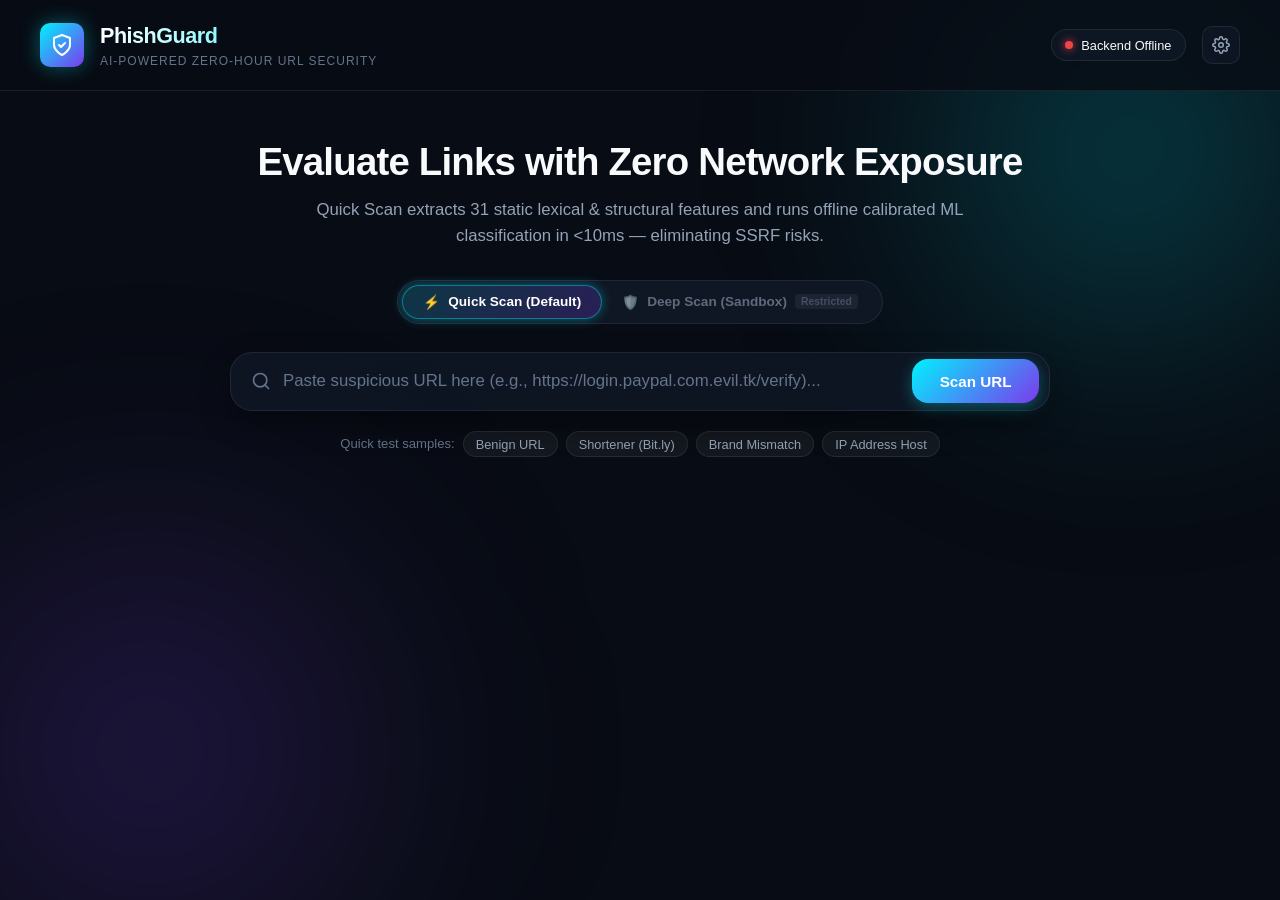
==== frontend/index.html @ e3bb85f9 "feat(web): implement frontend application and end-to-end integration test suite (Tickets 3.3, 3.4)" ====
<!DOCTYPE html>
<html lang="en">
<head>
  <meta charset="UTF-8">
  <meta name="viewport" content="width=device-width, initial-scale=1.0">
  <meta http-equiv="Content-Security-Policy" content="default-src 'self'; script-src 'self'; style-src 'self' 'unsafe-inline'; font-src 'self' data: https:; connect-src 'self' http://127.0.0.1:8000 http://localhost:8000; img-src 'self' data:">
  <title>PhishGuard — Intelligent Real-Time Phishing Threat Detection</title>
  <link rel="stylesheet" href="style.css">
</head>
<body>
  <div class="background-glow glow-1"></div>
  <div class="background-glow glow-2"></div>

  <header class="header">
    <div class="brand">
      <div class="logo-shield">
        <svg viewBox="0 0 24 24" fill="none" stroke="currentColor" stroke-width="2" stroke-linecap="round" stroke-linejoin="round">
          <path d="M12 22s8-4 8-10V5l-8-3-8 3v7c0 6 8 10 8 10z"/>
          <path d="M9 12l2 2 4-4"/>
        </svg>
      </div>
      <div>
        <h1 class="logo-title">PhishGuard</h1>
        <p class="logo-tagline">AI-Powered Zero-Hour URL Security</p>
      </div>
    </div>

    <div class="header-actions">
      <div id="backend-status-badge" class="status-pill status-checking">
        <span class="status-dot"></span>
        <span id="backend-status-text">Checking backend...</span>
      </div>

      <button id="settings-btn" class="icon-button" title="API Settings">
        <svg viewBox="0 0 24 24" fill="none" stroke="currentColor" stroke-width="2" stroke-linecap="round" stroke-linejoin="round">
          <circle cx="12" cy="12" r="3"/>
          <path d="M19.4 15a1.65 1.65 0 0 0 .33 1.82l.06.06a2 2 0 0 1 0 2.83 2 2 0 0 1-2.83 0l-.06-.06a1.65 1.65 0 0 0-1.82-.33 1.65 1.65 0 0 0-1 1.51V21a2 2 0 0 1-2 2 2 2 0 0 1-2-2v-.09A1.65 1.65 0 0 0 9 19.4a1.65 1.65 0 0 0-1.82.33l-.06.06a2 2 0 0 1-2.83 0 2 2 0 0 1 0-2.83l.06-.06a1.65 1.65 0 0 0 .33-1.82 1.65 1.65 0 0 0-1.51-1H3a2 2 0 0 1-2-2 2 2 0 0 1 2-2h.09A1.65 1.65 0 0 0 4.6 9a1.65 1.65 0 0 0-.33-1.82l-.06-.06a2 2 0 0 1 0-2.83 2 2 0 0 1 2.83 0l.06.06a1.65 1.65 0 0 0 1.82.33H9a1.65 1.65 0 0 0 1-1.51V3a2 2 0 0 1 2-2 2 2 0 0 1 2 2v.09a1.65 1.65 0 0 0 1 1.51 1.65 1.65 0 0 0 1.82-.33l.06-.06a2 2 0 0 1 2.83 0 2 2 0 0 1 0 2.83l-.06.06a1.65 1.65 0 0 0-.33 1.82V9a1.65 1.65 0 0 0 1.51 1H21a2 2 0 0 1 2 2 2 2 0 0 1-2 2h-.09a1.65 1.65 0 0 0-1.51 1z"/>
        </svg>
      </button>
    </div>
  </header>

  <main class="main-container">
    <section class="hero-section">
      <h2 class="hero-title">Evaluate Links with Zero Network Exposure</h2>
      <p class="hero-subtitle">
        Quick Scan extracts 31 static lexical & structural features and runs offline calibrated ML classification in &lt;10ms — eliminating SSRF risks.
      </p>

      <div class="scan-mode-selector">
        <button id="mode-quick-btn" class="mode-tab active" type="button">
          <span class="mode-icon">⚡</span>
          <span>Quick Scan (Default)</span>
        </button>
        <button id="mode-deep-btn" class="mode-tab disabled" type="button" title="Deep Scan requires an isolated browser container sandbox">
          <span class="mode-icon">🛡️</span>
          <span>Deep Scan (Sandbox)</span>
          <span class="badge-disabled">Restricted</span>
        </button>
      </div>

      <form id="scan-form" class="search-form">
        <div class="search-bar">
          <div class="search-icon">
            <svg viewBox="0 0 24 24" fill="none" stroke="currentColor" stroke-width="2" stroke-linecap="round" stroke-linejoin="round">
              <circle cx="11" cy="11" r="8"/>
              <line x1="21" y1="21" x2="16.65" y2="16.65"/>
            </svg>
          </div>
          <input
            id="url-input"
            type="text"
            placeholder="Paste suspicious URL here (e.g., https://login.paypal.com.evil.tk/verify)..."
            autocomplete="off"
            spellcheck="false"
            required
          />
          <button id="clear-btn" type="button" class="btn-clear hidden" title="Clear input">&times;</button>
          <button id="scan-submit-btn" type="submit" class="btn-scan">
            <span class="btn-text">Scan URL</span>
            <span class="btn-loader hidden"></span>
          </button>
        </div>
      </form>

      <div class="sample-links">
        <span class="sample-label">Quick test samples:</span>
        <button class="sample-pill sample-benign" data-url="https://example.com/about">Benign URL</button>
        <button class="sample-pill sample-suspicious" data-url="https://bit.ly/3xF2k">Shortener (Bit.ly)</button>
        <button class="sample-pill sample-phishing" data-url="https://login.paypal.com.evil.tk/verify?id=992">Brand Mismatch</button>
        <button class="sample-pill sample-ip" data-url="http://192.168.1.1/admin/login">IP Address Host</button>
      </div>
    </section>

    <!-- Error Banner -->
    <div id="error-banner" class="error-banner hidden">
      <span class="error-icon">⚠️</span>
      <span id="error-message"></span>
    </div>

    <!-- Scan Results Container -->
    <section id="results-section" class="results-container hidden">
      <!-- Top Verdict Card -->
      <div id="verdict-card" class="verdict-card verdict-no-threat">
        <div class="verdict-header">
          <div class="verdict-left">
            <span id="verdict-badge" class="verdict-badge">NO_KNOWN_THREAT</span>
            <h3 id="verdict-title" class="verdict-title">No Known Threat Detected</h3>
            <p id="action-recommendation" class="action-recommendation">Action: ALLOW navigation</p>
          </div>
          <div class="verdict-meta">
            <span id="cached-indicator" class="meta-pill hidden">⚡ Cached</span>
            <span id="scan-time-pill" class="meta-pill">Latency: -- ms</span>
            <span id="scan-id-pill" class="meta-pill meta-id">ID: --</span>
          </div>
        </div>

        <div class="scanned-url-display">
          <span class="scanned-label">Target URL:</span>
          <code id="display-target-url" class="scanned-url-text"></code>
        </div>
      </div>

      <!-- Metrics Row -->
      <div class="metrics-grid">
        <!-- Risk Score Gauge -->
        <div class="metric-card">
          <div class="metric-card-header">
            <h4>Application Risk Score</h4>
            <span class="info-tooltip" title="Composite deterministic policy score (0-100)">ⓘ</span>
          </div>
          <div class="score-gauge-container">
            <div class="radial-gauge">
              <svg viewBox="0 0 120 120" class="gauge-svg">
                <circle class="gauge-bg" cx="60" cy="60" r="50"></circle>
                <circle id="gauge-progress" class="gauge-bar" cx="60" cy="60" r="50"></circle>
              </svg>
              <div class="gauge-content">
                <span id="risk-score-value" class="gauge-score">0</span>
                <span class="gauge-label">/ 100</span>
              </div>
            </div>
            <p id="risk-level-caption" class="metric-caption">Minimal threat indicators detected.</p>
          </div>
        </div>

        <!-- Calibrated ML Probability -->
        <div class="metric-card">
          <div class="metric-card-header">
            <h4>Calibrated ML Probability</h4>
            <span class="info-tooltip" title="Platt-scaled sigmoid probability from offline Random Forest model">ⓘ</span>
          </div>
          <div class="ml-prob-container">
            <div class="ml-prob-value">
              <span id="ml-prob-percent">0.0%</span>
            </div>
            <div class="progress-bar-track">
              <div id="ml-progress-fill" class="progress-bar-fill" style="width: 0%"></div>
            </div>
            <div class="ml-details-list">
              <div class="ml-detail-item">
                <span class="detail-label">Model Version:</span>
                <span id="ml-model-name" class="detail-val">Random Forest (v1.0.0)</span>
              </div>
              <div class="ml-detail-item">
                <span class="detail-label">Model Decision:</span>
                <span id="ml-decision-text" class="detail-val">Candidate Benign</span>
              </div>
              <div class="ml-detail-item">
                <span class="detail-label">Inference Latency:</span>
                <span id="ml-latency-val" class="detail-val">&lt; 1 ms</span>
              </div>
            </div>
          </div>
        </div>
      </div>

      <!-- Policy Reasons -->
      <div class="evidence-card reasons-card">
        <h4 class="card-section-title">
          <span class="section-icon">📋</span> Policy Evaluation Rationale
        </h4>
        <ul id="reasons-list" class="reasons-list">
          <li class="reason-item empty-reasons">No deterministic red flags triggered.</li>
        </ul>
      </div>

      <!-- Five Security Evidence Pillars -->
      <h3 class="pillars-title">Security Evidence Pillars</h3>
      <div class="pillars-grid">
        <!-- 1. Static Lexical -->
        <div class="pillar-card">
          <div class="pillar-header">
            <div class="pillar-title-wrap">
              <span class="pillar-icon">🔤</span>
              <div>
                <h5>Static Lexical Features</h5>
                <span class="pillar-status status-completed">Completed</span>
              </div>
            </div>
          </div>
          <div id="lexical-features-list" class="pillar-body">
            <!-- Populated via JS -->
          </div>
        </div>

        <!-- 2. Structural & Brand -->
        <div class="pillar-card">
          <div class="pillar-header">
            <div class="pillar-title-wrap">
              <span class="pillar-icon">🏛️</span>
              <div>
                <h5>Structural & Brand Analysis</h5>
                <span class="pillar-status status-completed">Completed</span>
              </div>
            </div>
          </div>
          <div id="structural-features-list" class="pillar-body">
            <!-- Populated via JS -->
          </div>
        </div>

        <!-- 3. Machine Learning -->
        <div class="pillar-card">
          <div class="pillar-header">
            <div class="pillar-title-wrap">
              <span class="pillar-icon">🧠</span>
              <div>
                <h5>Calibrated ML Classifier</h5>
                <span id="pillar-ml-status" class="pillar-status status-completed">Completed</span>
              </div>
            </div>
          </div>
          <div class="pillar-body">
            <div class="feature-row">
              <span class="feat-name">Model Ensemble</span>
              <span class="feat-val">RandomForest + Platt Scaling</span>
            </div>
            <div class="feature-row">
              <span class="feat-name">Feature Dimensions</span>
              <span class="feat-val">31 Numeric Features</span>
            </div>
            <div class="feature-row">
              <span class="feat-name">Training Grounding</span>
              <span class="feat-val">PhishTank + Tranco (Domain Disjoint)</span>
            </div>
          </div>
        </div>

        <!-- 4. Reputation Feeds -->
        <div class="pillar-card">
          <div class="pillar-header">
            <div class="pillar-title-wrap">
              <span class="pillar-icon">🌐</span>
              <div>
                <h5>Reputation Blocklists</h5>
                <span class="pillar-status status-not-checked">Not Checked (Quick Scan)</span>
              </div>
            </div>
          </div>
          <div class="pillar-body">
            <p class="pillar-note">
              External threat reputation lookup is disabled in Quick Scan to maintain local speed and privacy.
            </p>
          </div>
        </div>

        <!-- 5. Sandbox Inspection -->
        <div class="pillar-card">
          <div class="pillar-header">
            <div class="pillar-title-wrap">
              <span class="pillar-icon">📦</span>
              <div>
                <h5>Isolated Browser Sandbox</h5>
                <span class="pillar-status status-not-run">Not Run (Deep Scan Only)</span>
              </div>
            </div>
          </div>
          <div class="pillar-body">
            <p class="pillar-note">
              Playwright headless execution and TLS handshake inspection only trigger upon explicit Deep Scan authorization with egress controls.
            </p>
          </div>
        </div>
      </div>

      <!-- Raw JSON Inspector -->
      <div class="raw-inspector-card">
        <button id="toggle-json-btn" class="btn-toggle-json" type="button">
          <span>Inspect Raw API Response (JSON)</span>
          <span id="json-arrow">▼</span>
        </button>
        <pre id="raw-json-code" class="raw-json-block hidden"></pre>
      </div>
    </section>
  </main>

  <!-- Settings Modal -->
  <div id="settings-modal" class="modal-overlay hidden">
    <div class="modal-card">
      <div class="modal-header">
        <h3>Backend Configuration & Security</h3>
        <button id="modal-close-btn" class="modal-close">&times;</button>
      </div>
      <div class="modal-body">
        <div class="form-group">
          <label for="backend-url-input">PhishGuard Backend URL</label>
          <input id="backend-url-input" type="text" value="http://127.0.0.1:8000" />
          <small class="form-hint">FastAPI local server address</small>
        </div>
        <div class="form-group">
          <label for="api-key-input">Local Client API Key</label>
          <input id="api-key-input" type="password" value="pg_dev_8f2a1b9c4e7d0f3a6b5c2e1d8f4a7b0c" />
          <small class="form-hint">Must match PHISHGUARD_API_KEY environment variable</small>
        </div>
        <div class="model-meta-box">
          <h4>Model Metadata</h4>
          <pre id="modal-meta-content">Loading metadata...</pre>
        </div>
      </div>
      <div class="modal-footer">
        <button id="save-settings-btn" class="btn-primary">Save Settings</button>
      </div>
    </div>
  </div>

  <script src="app.js"></script>
</body>
</html>
---- frontend/style.css ----
/* ==========================================================================
   PhishGuard Design System & Modern Cyber Aesthetics
   ========================================================================== */

:root {
  --bg-primary: #080c14;
  --bg-secondary: #0f1624;
  --bg-card: rgba(17, 24, 39, 0.75);
  --bg-card-hover: rgba(24, 34, 53, 0.85);
  --border-color: rgba(255, 255, 255, 0.08);
  --border-focus: #00f2fe;

  --text-primary: #f8fafc;
  --text-secondary: #94a3b8;
  --text-muted: #64748b;

  --cyan-accent: #00f2fe;
  --cyan-glow: rgba(0, 242, 254, 0.35);
  --purple-accent: #7c3aed;
  --purple-glow: rgba(124, 58, 237, 0.3);

  --color-safe: #10b981;
  --color-safe-bg: rgba(16, 185, 129, 0.12);
  --color-safe-border: rgba(16, 185, 129, 0.35);

  --color-low: #06b6d4;
  --color-low-bg: rgba(6, 182, 212, 0.12);
  --color-low-border: rgba(6, 182, 212, 0.35);

  --color-warn: #f59e0b;
  --color-warn-bg: rgba(245, 158, 11, 0.12);
  --color-warn-border: rgba(245, 158, 11, 0.35);

  --color-danger: #ef4444;
  --color-danger-bg: rgba(239, 68, 68, 0.15);
  --color-danger-border: rgba(239, 68, 68, 0.45);

  --font-sans: 'Inter', -apple-system, BlinkMacSystemFont, 'Segoe UI', Roboto, Helvetica, Arial, sans-serif;
  --font-mono: 'JetBrains Mono', 'Fira Code', 'Consolas', monospace;

  --radius-sm: 6px;
  --radius-md: 10px;
  --radius-lg: 16px;
  --radius-xl: 22px;

  --transition-fast: 0.15s ease;
  --transition-smooth: 0.25s cubic-bezier(0.16, 1, 0.3, 1);
}

* {
  box-sizing: border-box;
  margin: 0;
  padding: 0;
}

body {
  font-family: var(--font-sans);
  background-color: var(--bg-primary);
  color: var(--text-primary);
  min-height: 100vh;
  position: relative;
  overflow-x: hidden;
  line-height: 1.5;
  -webkit-font-smoothing: antialiased;
}

/* Background Ambient Glows */
.background-glow {
  position: fixed;
  border-radius: 50%;
  pointer-events: none;
  filter: blur(120px);
  z-index: 0;
}
.glow-1 {
  width: 500px;
  height: 500px;
  top: -100px;
  right: -100px;
  background: radial-gradient(circle, var(--cyan-glow) 0%, transparent 70%);
}
.glow-2 {
  width: 600px;
  height: 600px;
  bottom: -150px;
  left: -150px;
  background: radial-gradient(circle, var(--purple-glow) 0%, transparent 70%);
}

/* Header */
.header {
  position: relative;
  z-index: 10;
  display: flex;
  justify-content: space-between;
  align-items: center;
  padding: 1.25rem 2.5rem;
  border-bottom: 1px solid var(--border-color);
  background: rgba(8, 12, 20, 0.8);
  backdrop-filter: blur(12px);
}

.brand {
  display: flex;
  align-items: center;
  gap: 1rem;
}

.logo-shield {
  width: 44px;
  height: 44px;
  background: linear-gradient(135deg, var(--cyan-accent), var(--purple-accent));
  border-radius: var(--radius-md);
  display: flex;
  align-items: center;
  justify-content: center;
  color: #fff;
  box-shadow: 0 0 20px var(--cyan-glow);
}
.logo-shield svg {
  width: 24px;
  height: 24px;
}

.logo-title {
  font-size: 1.35rem;
  font-weight: 700;
  letter-spacing: -0.5px;
  background: linear-gradient(90deg, #fff, var(--cyan-accent));
  -webkit-background-clip: text;
  -webkit-text-fill-color: transparent;
}

.logo-tagline {
  font-size: 0.75rem;
  color: var(--text-muted);
  text-transform: uppercase;
  letter-spacing: 1px;
}

.header-actions {
  display: flex;
  align-items: center;
  gap: 1rem;
}

/* Status Pill */
.status-pill {
  display: inline-flex;
  align-items: center;
  gap: 0.5rem;
  padding: 0.35rem 0.85rem;
  border-radius: 9999px;
  font-size: 0.8rem;
  font-weight: 500;
  background: var(--bg-card);
  border: 1px solid var(--border-color);
}
.status-dot {
  width: 8px;
  height: 8px;
  border-radius: 50%;
}
.status-online .status-dot {
  background-color: var(--color-safe);
  box-shadow: 0 0 8px var(--color-safe);
}
.status-checking .status-dot {
  background-color: var(--color-warn);
  box-shadow: 0 0 8px var(--color-warn);
}
.status-offline .status-dot {
  background-color: var(--color-danger);
  box-shadow: 0 0 8px var(--color-danger);
}

.icon-button {
  background: var(--bg-card);
  border: 1px solid var(--border-color);
  color: var(--text-secondary);
  width: 38px;
  height: 38px;
  border-radius: var(--radius-md);
  cursor: pointer;
  display: flex;
  align-items: center;
  justify-content: center;
  transition: var(--transition-fast);
}
.icon-button:hover {
  color: #fff;
  border-color: var(--cyan-accent);
  background: var(--bg-card-hover);
}
.icon-button svg {
  width: 18px;
  height: 18px;
}

/* Main Layout */
.main-container {
  position: relative;
  z-index: 5;
  max-width: 1100px;
  margin: 0 auto;
  padding: 3rem 1.5rem 5rem;
}

/* Hero Section */
.hero-section {
  text-align: center;
  margin-bottom: 2.5rem;
}

.hero-title {
  font-size: 2.4rem;
  font-weight: 800;
  letter-spacing: -0.8px;
  margin-bottom: 0.75rem;
  line-height: 1.2;
}

.hero-subtitle {
  color: var(--text-secondary);
  font-size: 1.05rem;
  max-width: 650px;
  margin: 0 auto 2rem;
}

/* Mode Switcher */
.scan-mode-selector {
  display: inline-flex;
  padding: 4px;
  background: var(--bg-secondary);
  border: 1px solid var(--border-color);
  border-radius: 9999px;
  margin-bottom: 1.75rem;
}

.mode-tab {
  display: flex;
  align-items: center;
  gap: 0.5rem;
  padding: 0.5rem 1.25rem;
  border-radius: 9999px;
  border: none;
  background: transparent;
  color: var(--text-secondary);
  font-size: 0.85rem;
  font-weight: 600;
  cursor: pointer;
  transition: var(--transition-fast);
}
.mode-tab.active {
  background: linear-gradient(135deg, rgba(0, 242, 254, 0.15), rgba(124, 58, 237, 0.25));
  color: #fff;
  border: 1px solid rgba(0, 242, 254, 0.4);
  box-shadow: 0 0 12px var(--cyan-glow);
}
.mode-tab.disabled {
  opacity: 0.6;
  cursor: not-allowed;
}

.badge-disabled {
  font-size: 0.65rem;
  background: rgba(255, 255, 255, 0.1);
  padding: 2px 6px;
  border-radius: 4px;
  color: var(--text-muted);
}

/* Search Bar */
.search-form {
  max-width: 820px;
  margin: 0 auto 1.25rem;
}

.search-bar {
  display: flex;
  align-items: center;
  background: var(--bg-card);
  backdrop-filter: blur(16px);
  border: 1.5px solid var(--border-color);
  border-radius: var(--radius-xl);
  padding: 0.4rem 0.6rem 0.4rem 1.25rem;
  box-shadow: 0 12px 30px rgba(0, 0, 0, 0.4);
  transition: var(--transition-smooth);
}
.search-bar:focus-within {
  border-color: var(--cyan-accent);
  box-shadow: 0 0 25px var(--cyan-glow), 0 12px 30px rgba(0, 0, 0, 0.4);
}

.search-icon {
  color: var(--text-muted);
  display: flex;
  align-items: center;
  margin-right: 0.75rem;
}
.search-icon svg {
  width: 20px;
  height: 20px;
}

.search-bar input {
  flex: 1;
  background: transparent;
  border: none;
  outline: none;
  color: #fff;
  font-size: 1.05rem;
  font-family: var(--font-sans);
}
.search-bar input::placeholder {
  color: var(--text-muted);
}

.btn-clear {
  background: transparent;
  border: none;
  color: var(--text-muted);
  font-size: 1.4rem;
  cursor: pointer;
  padding: 0 0.5rem;
  line-height: 1;
}
.btn-clear:hover {
  color: #fff;
}

.btn-scan {
  background: linear-gradient(135deg, var(--cyan-accent), var(--purple-accent));
  color: #fff;
  border: none;
  padding: 0.85rem 1.75rem;
  border-radius: var(--radius-lg);
  font-size: 0.95rem;
  font-weight: 600;
  cursor: pointer;
  box-shadow: 0 4px 15px rgba(0, 242, 254, 0.3);
  transition: var(--transition-smooth);
  display: flex;
  align-items: center;
  gap: 0.5rem;
}
.btn-scan:hover {
  opacity: 0.95;
  transform: translateY(-1px);
  box-shadow: 0 6px 20px rgba(0, 242, 254, 0.5);
}
.btn-scan:active {
  transform: translateY(0);
}

/* Spinner */
.btn-loader {
  width: 16px;
  height: 16px;
  border: 2px solid rgba(255, 255, 255, 0.3);
  border-top-color: #fff;
  border-radius: 50%;
  animation: spin 0.8s linear infinite;
}
@keyframes spin {
  to { transform: rotate(360deg); }
}

/* Sample Links */
.sample-links {
  display: flex;
  flex-wrap: wrap;
  align-items: center;
  justify-content: center;
  gap: 0.5rem;
  font-size: 0.82rem;
}
.sample-label {
  color: var(--text-muted);
}
.sample-pill {
  background: rgba(255, 255, 255, 0.05);
  border: 1px solid var(--border-color);
  color: var(--text-secondary);
  padding: 0.3rem 0.75rem;
  border-radius: 9999px;
  cursor: pointer;
  transition: var(--transition-fast);
  font-size: 0.8rem;
}
.sample-pill:hover {
  background: rgba(255, 255, 255, 0.1);
  color: #fff;
  border-color: var(--cyan-accent);
}

/* Error Banner */
.error-banner {
  background: var(--color-danger-bg);
  border: 1px solid var(--color-danger-border);
  color: #fca5a5;
  padding: 1rem 1.5rem;
  border-radius: var(--radius-md);
  margin-bottom: 2rem;
  display: flex;
  align-items: center;
  gap: 0.75rem;
  font-weight: 500;
}

/* Results Layout */
.results-container {
  display: flex;
  flex-direction: column;
  gap: 1.5rem;
  animation: fadeIn 0.4s ease;
}
@keyframes fadeIn {
  from { opacity: 0; transform: translateY(10px); }
  to { opacity: 1; transform: translateY(0); }
}

/* Verdict Card */
.verdict-card {
  border-radius: var(--radius-lg);
  padding: 1.75rem 2rem;
  backdrop-filter: blur(16px);
  position: relative;
  overflow: hidden;
  border: 1.5px solid transparent;
}

.verdict-no-threat {
  background: linear-gradient(135deg, rgba(16, 185, 129, 0.12), rgba(17, 24, 39, 0.85));
  border-color: var(--color-safe-border);
  box-shadow: 0 10px 30px rgba(16, 185, 129, 0.1);
}
.verdict-low-risk {
  background: linear-gradient(135deg, rgba(6, 182, 212, 0.12), rgba(17, 24, 39, 0.85));
  border-color: var(--color-low-border);
  box-shadow: 0 10px 30px rgba(6, 182, 212, 0.1);
}
.verdict-suspicious {
  background: linear-gradient(135deg, rgba(245, 158, 11, 0.15), rgba(17, 24, 39, 0.85));
  border-color: var(--color-warn-border);
  box-shadow: 0 10px 30px rgba(245, 158, 11, 0.1);
}
.verdict-phishing {
  background: linear-gradient(135deg, rgba(239, 68, 68, 0.18), rgba(17, 24, 39, 0.9));
  border-color: var(--color-danger-border);
  box-shadow: 0 10px 30px rgba(239, 68, 68, 0.2);
}

.verdict-header {
  display: flex;
  justify-content: space-between;
  align-items: flex-start;
  margin-bottom: 1.25rem;
}

.verdict-badge {
  display: inline-block;
  padding: 0.25rem 0.75rem;
  border-radius: 9999px;
  font-size: 0.75rem;
  font-weight: 700;
  letter-spacing: 0.5px;
  text-transform: uppercase;
  margin-bottom: 0.5rem;
}
.verdict-no-threat .verdict-badge { background: var(--color-safe); color: #042f20; }
.verdict-low-risk .verdict-badge { background: var(--color-low); color: #083344; }
.verdict-suspicious .verdict-badge { background: var(--color-warn); color: #451a03; }
.verdict-phishing .verdict-badge { background: var(--color-danger); color: #fff; }

.verdict-title {
  font-size: 1.8rem;
  font-weight: 800;
  margin-bottom: 0.25rem;
}

.action-recommendation {
  font-size: 0.95rem;
  color: var(--text-secondary);
  font-weight: 500;
}

.verdict-meta {
  display: flex;
  flex-direction: column;
  align-items: flex-end;
  gap: 0.4rem;
}

.meta-pill {
  font-size: 0.75rem;
  padding: 0.2rem 0.6rem;
  background: rgba(255, 255, 255, 0.08);
  border-radius: 9999px;
  color: var(--text-secondary);
  font-family: var(--font-mono);
}

.scanned-url-display {
  display: flex;
  align-items: center;
  gap: 0.5rem;
  padding: 0.75rem 1rem;
  background: rgba(0, 0, 0, 0.4);
  border-radius: var(--radius-md);
  border: 1px solid rgba(255, 255, 255, 0.05);
}
.scanned-label {
  font-size: 0.8rem;
  color: var(--text-muted);
  text-transform: uppercase;
}
.scanned-url-text {
  font-family: var(--font-mono);
  font-size: 0.85rem;
  color: var(--cyan-accent);
  word-break: break-all;
}

/* Metrics Grid */
.metrics-grid {
  display: grid;
  grid-template-columns: 1fr 1fr;
  gap: 1.5rem;
}

.metric-card {
  background: var(--bg-card);
  backdrop-filter: blur(16px);
  border: 1px solid var(--border-color);
  border-radius: var(--radius-lg);
  padding: 1.5rem;
}

.metric-card-header {
  display: flex;
  justify-content: space-between;
  align-items: center;
  margin-bottom: 1.25rem;
}
.metric-card-header h4 {
  font-size: 1rem;
  font-weight: 600;
  color: var(--text-secondary);
}

.score-gauge-container {
  display: flex;
  flex-direction: column;
  align-items: center;
  justify-content: center;
}

.radial-gauge {
  position: relative;
  width: 140px;
  height: 140px;
}
.gauge-svg {
  width: 100%;
  height: 100%;
  transform: rotate(-90deg);
}
.gauge-bg {
  fill: none;
  stroke: rgba(255, 255, 255, 0.08);
  stroke-width: 10;
}
.gauge-bar {
  fill: none;
  stroke-width: 10;
  stroke-linecap: round;
  stroke-dasharray: 314;
  stroke-dashoffset: 314;
  transition: stroke-dashoffset 0.8s ease, stroke 0.4s ease;
}

.gauge-content {
  position: absolute;
  top: 50%;
  left: 50%;
  transform: translate(-50%, -50%);
  text-align: center;
}
.gauge-score {
  font-size: 2.2rem;
  font-weight: 800;
  line-height: 1;
}
.gauge-label {
  font-size: 0.8rem;
  color: var(--text-muted);
}

.metric-caption {
  margin-top: 0.75rem;
  font-size: 0.85rem;
  color: var(--text-secondary);
  text-align: center;
}

/* ML Card */
.ml-prob-container {
  display: flex;
  flex-direction: column;
  gap: 1rem;
}
.ml-prob-value {
  font-size: 2.6rem;
  font-weight: 800;
  color: var(--text-primary);
  line-height: 1;
}

.progress-bar-track {
  width: 100%;
  height: 10px;
  background: rgba(255, 255, 255, 0.08);
  border-radius: 9999px;
  overflow: hidden;
}
.progress-bar-fill {
  height: 100%;
  background: linear-gradient(90deg, var(--color-safe), var(--color-warn), var(--color-danger));
  border-radius: 9999px;
  transition: width 0.8s ease;
}

.ml-details-list {
  display: flex;
  flex-direction: column;
  gap: 0.5rem;
}
.ml-detail-item {
  display: flex;
  justify-content: space-between;
  font-size: 0.85rem;
}
.detail-label {
  color: var(--text-muted);
}
.detail-val {
  font-weight: 600;
  color: var(--text-secondary);
}

/* Reasons Card */
.reasons-card {
  background: var(--bg-card);
  backdrop-filter: blur(16px);
  border: 1px solid var(--border-color);
  border-radius: var(--radius-lg);
  padding: 1.5rem;
}
.card-section-title {
  display: flex;
  align-items: center;
  gap: 0.5rem;
  font-size: 1.05rem;
  font-weight: 600;
  margin-bottom: 1rem;
}
.reasons-list {
  list-style: none;
  display: flex;
  flex-direction: column;
  gap: 0.5rem;
}
.reason-item {
  display: flex;
  align-items: center;
  gap: 0.6rem;
  padding: 0.6rem 0.85rem;
  background: rgba(0, 0, 0, 0.25);
  border-left: 3px solid var(--color-warn);
  border-radius: var(--radius-sm);
  font-size: 0.85rem;
}
.reason-item.empty-reasons {
  border-left-color: var(--color-safe);
  color: var(--color-safe);
}

/* Security Pillars */
.pillars-title {
  font-size: 1.25rem;
  font-weight: 700;
  margin-top: 1rem;
  color: var(--text-primary);
}

.pillars-grid {
  display: grid;
  grid-template-columns: repeat(auto-fit, minmax(320px, 1fr));
  gap: 1.25rem;
}

.pillar-card {
  background: var(--bg-card);
  backdrop-filter: blur(16px);
  border: 1px solid var(--border-color);
  border-radius: var(--radius-lg);
  padding: 1.25rem;
  transition: var(--transition-fast);
}
.pillar-card:hover {
  border-color: rgba(255, 255, 255, 0.15);
  background: var(--bg-card-hover);
}

.pillar-header {
  display: flex;
  justify-content: space-between;
  align-items: center;
  margin-bottom: 1rem;
  padding-bottom: 0.75rem;
  border-bottom: 1px solid var(--border-color);
}
.pillar-title-wrap {
  display: flex;
  align-items: center;
  gap: 0.75rem;
}
.pillar-icon {
  font-size: 1.4rem;
}
.pillar-header h5 {
  font-size: 0.95rem;
  font-weight: 600;
}

.pillar-status {
  font-size: 0.7rem;
  font-weight: 600;
  padding: 0.15rem 0.5rem;
  border-radius: 9999px;
  text-transform: uppercase;
  display: inline-block;
}
.status-completed { background: rgba(16, 185, 129, 0.15); color: var(--color-safe); }
.status-not-checked { background: rgba(148, 163, 184, 0.15); color: var(--text-muted); }
.status-not-run { background: rgba(124, 58, 237, 0.15); color: #c4b5fd; }
.status-unavailable { background: rgba(239, 68, 68, 0.15); color: #f87171; }

.pillar-body {
  display: flex;
  flex-direction: column;
  gap: 0.5rem;
}
.feature-row {
  display: flex;
  justify-content: space-between;
  font-size: 0.8rem;
  padding: 0.25rem 0;
  border-bottom: 1px dashed rgba(255, 255, 255, 0.05);
}
.feat-name {
  color: var(--text-muted);
}
.feat-val {
  font-family: var(--font-mono);
  font-weight: 500;
  color: var(--text-secondary);
}
.feat-val.val-flagged {
  color: #f87171;
  font-weight: 700;
}

.pillar-note {
  font-size: 0.82rem;
  color: var(--text-muted);
  line-height: 1.4;
}

/* Raw Inspector */
.raw-inspector-card {
  margin-top: 1rem;
}
.btn-toggle-json {
  width: 100%;
  display: flex;
  justify-content: space-between;
  align-items: center;
  padding: 0.85rem 1.25rem;
  background: var(--bg-card);
  border: 1px solid var(--border-color);
  border-radius: var(--radius-md);
  color: var(--text-secondary);
  font-size: 0.85rem;
  font-weight: 600;
  cursor: pointer;
  transition: var(--transition-fast);
}
.btn-toggle-json:hover {
  color: #fff;
  border-color: var(--cyan-accent);
}

.raw-json-block {
  margin-top: 0.5rem;
  padding: 1.25rem;
  background: #030712;
  border: 1px solid var(--border-color);
  border-radius: var(--radius-md);
  font-family: var(--font-mono);
  font-size: 0.8rem;
  color: #a5f3fc;
  overflow-x: auto;
  max-height: 400px;
}

/* Modal */
.modal-overlay {
  position: fixed;
  top: 0;
  left: 0;
  right: 0;
  bottom: 0;
  background: rgba(0, 0, 0, 0.7);
  backdrop-filter: blur(8px);
  z-index: 100;
  display: flex;
  align-items: center;
  justify-content: center;
  padding: 1rem;
}
.modal-card {
  background: var(--bg-secondary);
  border: 1px solid var(--border-color);
  border-radius: var(--radius-lg);
  max-width: 550px;
  width: 100%;
  box-shadow: 0 20px 40px rgba(0, 0, 0, 0.6);
  overflow: hidden;
}
.modal-header {
  display: flex;
  justify-content: space-between;
  align-items: center;
  padding: 1.25rem 1.5rem;
  border-bottom: 1px solid var(--border-color);
}
.modal-close {
  background: transparent;
  border: none;
  color: var(--text-muted);
  font-size: 1.5rem;
  cursor: pointer;
}
.modal-close:hover { color: #fff; }

.modal-body {
  padding: 1.5rem;
  display: flex;
  flex-direction: column;
  gap: 1.25rem;
}
.form-group {
  display: flex;
  flex-direction: column;
  gap: 0.4rem;
}
.form-group label {
  font-size: 0.85rem;
  font-weight: 600;
  color: var(--text-secondary);
}
.form-group input {
  padding: 0.75rem 1rem;
  background: var(--bg-primary);
  border: 1px solid var(--border-color);
  border-radius: var(--radius-md);
  color: #fff;
  font-family: var(--font-mono);
  font-size: 0.85rem;
  outline: none;
}
.form-group input:focus {
  border-color: var(--cyan-accent);
}
.form-hint {
  font-size: 0.75rem;
  color: var(--text-muted);
}
.model-meta-box {
  margin-top: 0.5rem;
}
.model-meta-box h4 {
  font-size: 0.85rem;
  color: var(--text-secondary);
  margin-bottom: 0.4rem;
}
.model-meta-box pre {
  background: var(--bg-primary);
  padding: 0.75rem;
  border-radius: var(--radius-sm);
  font-family: var(--font-mono);
  font-size: 0.75rem;
  color: var(--text-muted);
  max-height: 120px;
  overflow-y: auto;
}

.modal-footer {
  padding: 1rem 1.5rem;
  background: rgba(0, 0, 0, 0.2);
  display: flex;
  justify-content: flex-end;
}
.btn-primary {
  background: var(--cyan-accent);
  color: #030712;
  font-weight: 700;
  padding: 0.65rem 1.25rem;
  border-radius: var(--radius-md);
  border: none;
  cursor: pointer;
  transition: var(--transition-fast);
}
.btn-primary:hover {
  background: #38bdf8;
}

/* Helpers */
.hidden {
  display: none !important;
}

/* Responsive */
@media (max-width: 768px) {
  .header {
    padding: 1rem 1.25rem;
  }
  .hero-title {
    font-size: 1.8rem;
  }
  .metrics-grid {
    grid-template-columns: 1fr;
  }
  .search-bar {
    flex-direction: column;
    padding: 0.75rem;
    gap: 0.75rem;
    border-radius: var(--radius-lg);
  }
  .search-bar input {
    width: 100%;
  }
  .btn-scan {
    width: 100%;
    justify-content: center;
  }
}
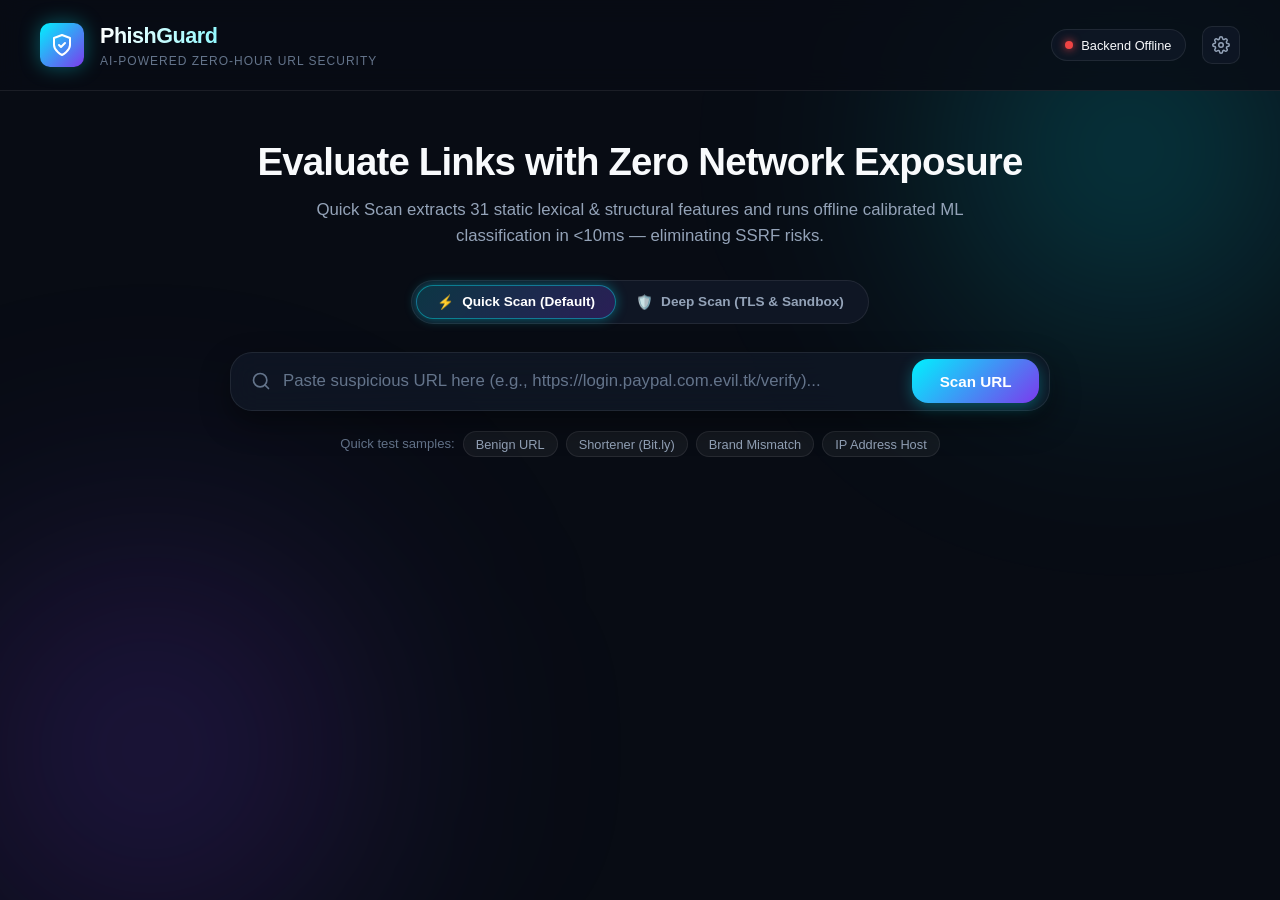
==== commit 65e10770: "feat(ui): enable interactive Deep Scan mode with real-time TLS inspection and sandbox evidence rende" ====
--- a/frontend/index.html
+++ b/frontend/index.html
@@ -52,10 +52,9 @@
           <span class="mode-icon">⚡</span>
           <span>Quick Scan (Default)</span>
         </button>
-        <button id="mode-deep-btn" class="mode-tab disabled" type="button" title="Deep Scan requires an isolated browser container sandbox">
+        <button id="mode-deep-btn" class="mode-tab" type="button" title="Deep Scan adds TLS inspection and sandboxed dynamic analysis">
           <span class="mode-icon">🛡️</span>
-          <span>Deep Scan (Sandbox)</span>
-          <span class="badge-disabled">Restricted</span>
+          <span>Deep Scan (TLS & Sandbox)</span>
         </button>
       </div>
 
@@ -247,20 +246,20 @@
           </div>
         </div>
 
-        <!-- 4. Reputation Feeds -->
-        <div class="pillar-card">
-          <div class="pillar-header">
-            <div class="pillar-title-wrap">
-              <span class="pillar-icon">🌐</span>
-              <div>
-                <h5>Reputation Blocklists</h5>
-                <span class="pillar-status status-not-checked">Not Checked (Quick Scan)</span>
-              </div>
-            </div>
-          </div>
-          <div class="pillar-body">
+        <!-- 4. TLS Certificate Analysis -->
+        <div class="pillar-card">
+          <div class="pillar-header">
+            <div class="pillar-title-wrap">
+              <span class="pillar-icon">🔒</span>
+              <div>
+                <h5>TLS Certificate Analysis</h5>
+                <span id="pillar-tls-status" class="pillar-status status-not-checked">Not Checked (Quick Scan)</span>
+              </div>
+            </div>
+          </div>
+          <div id="tls-features-body" class="pillar-body">
             <p class="pillar-note">
-              External threat reputation lookup is disabled in Quick Scan to maintain local speed and privacy.
+              TLS handshake and certificate chain inspection triggers in Deep Scan mode.
             </p>
           </div>
         </div>
@@ -272,13 +271,13 @@
               <span class="pillar-icon">📦</span>
               <div>
                 <h5>Isolated Browser Sandbox</h5>
-                <span class="pillar-status status-not-run">Not Run (Deep Scan Only)</span>
-              </div>
-            </div>
-          </div>
-          <div class="pillar-body">
+                <span id="pillar-sandbox-status" class="pillar-status status-not-run">Not Run (Deep Scan Only)</span>
+              </div>
+            </div>
+          </div>
+          <div id="sandbox-features-body" class="pillar-body">
             <p class="pillar-note">
-              Playwright headless execution and TLS handshake inspection only trigger upon explicit Deep Scan authorization with egress controls.
+              Headless DOM inspection and redirect chain tracking execute inside the hardened sandbox.
             </p>
           </div>
         </div>
